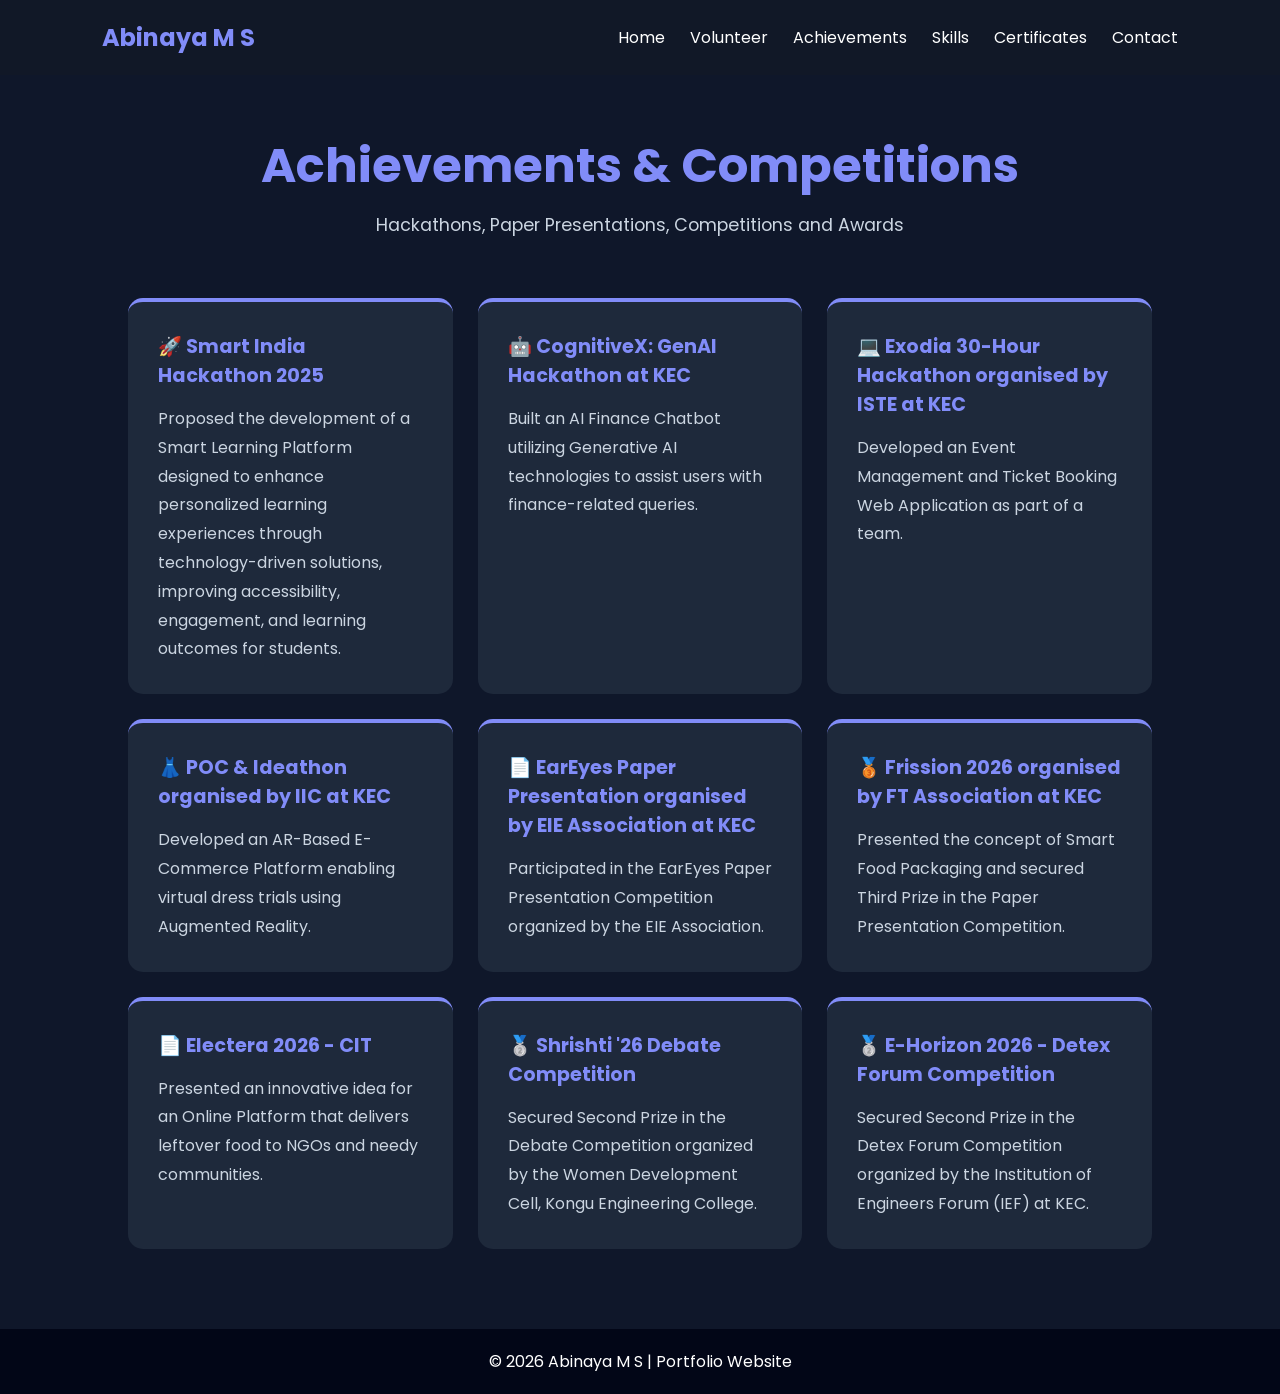
==== achievements.html @ 5cab2d7a "Initial portfolio website" ====
<!DOCTYPE html>
<html lang="en">

<head>
    <meta charset="UTF-8">
    <meta name="viewport" content="width=device-width, initial-scale=1.0">
    <title>Achievements | Abinaya M S</title>

    <link rel="stylesheet" href="css/style.css">

    <link href="https://fonts.googleapis.com/css2?family=Poppins:wght@300;400;500;600;700&display=swap"
        rel="stylesheet">
</head>

<body>

    <nav>
        <div class="logo">Abinaya M S</div>

        <ul>
            <li><a href="index.html">Home</a></li>
            <li><a href="volunteering.html">Volunteer</a></li>
            <li><a href="achievements.html">Achievements</a></li>
            <li><a href="skills.html">Skills</a></li>
            <li><a href="certificates.html">Certificates</a></li>
            <li><a href="contact.html">Contact</a></li>
        </ul>
    </nav>

    <section class="page-header">
        <h1>Achievements & Competitions</h1>
        <p>Hackathons, Paper Presentations, Competitions and Awards</p>
    </section>

    <section class="timeline-container">

        <div class="timeline-card">
            <h2>🚀 Smart India Hackathon 2025</h2>
            <p> Proposed the development of a Smart Learning Platform designed to enhance
        personalized learning experiences through technology-driven solutions,
        improving accessibility, engagement, and learning outcomes for students.</p>
        </div>

        <div class="timeline-card">
            <h2>🤖 CognitiveX: GenAI Hackathon at KEC</h2>
            <p>
                Built an AI Finance Chatbot utilizing Generative AI technologies to assist users
                with finance-related queries.
            </p>
        </div>

        <div class="timeline-card">
            <h2>💻 Exodia 30-Hour Hackathon organised by ISTE at KEC</h2>
            <p>
                Developed an Event Management and Ticket Booking Web Application as part of a team.
            </p>
        </div>

        <div class="timeline-card">
            <h2>👗 POC & Ideathon organised by IIC at KEC</h2>
            <p>
                Developed an AR-Based E-Commerce Platform enabling virtual dress trials using
                Augmented Reality.
            </p>
        </div>

        <div class="timeline-card">
            <h2>📄 EarEyes Paper Presentation organised by EIE Association at KEC</h2>
            <p>
                Participated in the EarEyes Paper Presentation Competition organized by the EIE Association.
            </p>
        </div>

        <div class="timeline-card">
            <h2>🥉 Frission 2026 organised by FT Association at KEC</h2>
            <p>
                Presented the concept of Smart Food Packaging and secured Third Prize in the
                Paper Presentation Competition.
            </p>
        </div>

        <div class="timeline-card">
            <h2>📄 Electera 2026 - CIT</h2>
            <p>
                Presented an innovative idea for an Online Platform that delivers leftover food
                to NGOs and needy communities.
            </p>
        </div>

        <div class="timeline-card">
            <h2>🥈 Shrishti '26 Debate Competition</h2>
            <p>
                Secured Second Prize in the Debate Competition organized by the Women Development Cell,
                Kongu Engineering College.
            </p>
        </div>

        <div class="timeline-card">
            <h2>🥈 E-Horizon 2026 - Detex Forum Competition</h2>
            <p>
                Secured Second Prize in the Detex Forum Competition organized by the
                Institution of Engineers Forum (IEF) at KEC.
            </p>
        </div>

    </section>

    <footer>
        <p>© 2026 Abinaya M S | Portfolio Website</p>
    </footer>

</body>

</html>
---- css/style.css ----
*{
    margin:0;
    padding:0;
    box-sizing:border-box;
    font-family:'Poppins',sans-serif;
}

body{
    background:#0f172a;
    color:white;
    overflow-x:hidden;
}

/* Navbar */

nav{
    display:flex;
    justify-content:space-between;
    align-items:center;
    padding:20px 8%;
    background:#111827;
    position:fixed;
    width:100%;
    top:0;
    left:0;
    z-index:1000;
}

.logo{
    font-size:1.5rem;
    font-weight:700;
    color:#818cf8;
}

nav ul{
    display:flex;
    list-style:none;
    gap:25px;
}

nav ul li a{
    text-decoration:none;
    color:white;
    transition:0.3s;
}

nav ul li a:hover{
    color:#818cf8;
}

/* Hero */

.hero{
    min-height:100vh;
    display:flex;
    align-items:center;
    padding:100px 8%;
}

.hero-content{
    display:flex;
    justify-content:space-between;
    align-items:center;
    gap:50px;
    width:100%;
}

.text-section{
    flex:1;
}

.text-section h3{
    color:#818cf8;
    margin-bottom:10px;
}

.text-section h1{
    font-size:4rem;
    margin-bottom:10px;
}

.text-section h1 span{
    color:#818cf8;
}

.text-section p{
    color:#cbd5e1;
    line-height:1.8;
    margin:20px 0;
}

.btn{
    display:inline-block;
    padding:12px 24px;
    background:#6366f1;
    color:white;
    text-decoration:none;
    border-radius:8px;
    transition:0.3s;
}

.btn:hover{
    background:#4f46e5;
}

/* Image */

.image-section{
    flex:1;
    display:flex;
    justify-content:center;
}

.image-section img{
    width:350px;
    height:350px;
    object-fit:cover;
    border-radius:50%;
    border:5px solid #6366f1;
}

/* Stats */

.stats{
    display:flex;
    gap:20px;
    margin-top:30px;
    flex-wrap:wrap;
}

.stat-box{
    background:#1e293b;
    padding:20px;
    border-radius:12px;
    text-align:center;
    min-width:150px;
}

.stat-box h2{
    color:#818cf8;
}

.stat-box p{
    margin-top:5px;
}

/* About */

.about{
    padding:80px 10%;
    background:#111827;
}

.section-title{
    text-align:center;
    margin-bottom:40px;
    color:#818cf8;
    font-size:2rem;
}

.about-content{
    max-width:900px;
    margin:auto;
    text-align:center;
    line-height:1.9;
    color:#d1d5db;
}

/* Footer */

footer{
    background:#020617;
    text-align:center;
    padding:20px;
}

/* Responsive */

@media(max-width:900px){

    nav{
        flex-direction:column;
        gap:15px;
    }

    nav ul{
        flex-wrap:wrap;
        justify-content:center;
    }

    .hero-content{
        flex-direction:column-reverse;
        text-align:center;
    }

    .text-section h1{
        font-size:2.7rem;
    }

    .image-section img{
        width:250px;
        height:250px;
    }

    .stats{
        justify-content:center;
    }
}
/* Volunteer Page */

.page-header{
    padding:140px 10% 60px;
    text-align:center;
}

.page-header h1{
    font-size:3rem;
    color:#818cf8;
    margin-bottom:15px;
}

.page-header p{
    color:#cbd5e1;
    font-size:1.1rem;
}

.volunteer-container{
    padding:20px 10% 80px;
    display:grid;
    grid-template-columns:repeat(auto-fit,minmax(320px,1fr));
    gap:25px;
}

.volunteer-card{
    background:#1e293b;
    padding:30px;
    border-radius:15px;
    transition:0.3s;
    border-left:5px solid #6366f1;
}

.volunteer-card:hover{
    transform:translateY(-8px);
}

.volunteer-card h2{
    color:#818cf8;
    margin-bottom:10px;
}

.volunteer-card h3{
    margin-bottom:15px;
}

.volunteer-card ul{
    margin-left:20px;
    margin-bottom:15px;
}

.volunteer-card li{
    margin-bottom:8px;
    color:#d1d5db;
}

.volunteer-card p{
    color:#cbd5e1;
    line-height:1.7;
}
/* Achievements Page */

.timeline-container{
    padding:20px 10% 80px;
    display:grid;
    grid-template-columns:repeat(auto-fit,minmax(320px,1fr));
    gap:25px;
}

.timeline-card{
    background:#1e293b;
    padding:30px;
    border-radius:15px;
    transition:0.3s;
    border-top:4px solid #818cf8;
}

.timeline-card:hover{
    transform:translateY(-8px);
}

.timeline-card h2{
    color:#818cf8;
    margin-bottom:15px;
    font-size:1.2rem;
}

.timeline-card p{
    color:#cbd5e1;
    line-height:1.8;
}

/* Skills Page */

.skills-container{
    padding:20px 10% 80px;
    display:grid;
    grid-template-columns:repeat(auto-fit,minmax(320px,1fr));
    gap:25px;
}

.skill-card{
    background:#1e293b;
    padding:30px;
    border-radius:15px;
    transition:0.3s;
    border-left:4px solid #818cf8;
}

.skill-card:hover{
    transform:translateY(-8px);
}

.skill-card h2{
    color:#818cf8;
    margin-bottom:20px;
    font-size:1.3rem;
}

.skill-list{
    display:flex;
    flex-wrap:wrap;
    gap:10px;
}

.skill-list span{
    background:#334155;
    padding:10px 15px;
    border-radius:20px;
    font-size:0.95rem;
    transition:0.3s;
}

.skill-list span:hover{
    background:#6366f1;
}

/* ==========================
   CERTIFICATES PAGE
========================== */

.certificate-container{
    padding:0 10% 80px;
    display:grid;
    grid-template-columns:repeat(auto-fit,minmax(350px,1fr));
    gap:30px;
}

.certificate-card{
    background:#1e293b;
    border-radius:15px;
    overflow:hidden;
    transition:0.3s ease;
    box-shadow:0 4px 15px rgba(0,0,0,0.2);
}

.certificate-card:hover{
    transform:translateY(-8px);
    box-shadow:0 10px 25px rgba(99,102,241,0.3);
}

.certificate-card img{
    width:100%;
    height:250px;
    object-fit:cover;
    background:#334155;
}

.certificate-card h3{
    color:#818cf8;
    padding:20px 20px 10px;
    font-size:1.2rem;
}

.certificate-card p{
    color:#cbd5e1;
    padding:0 20px 20px;
    line-height:1.7;
    font-size:0.95rem;
}
.page-header{
    padding-top:140px;
}

/* Responsive */

@media(max-width:768px){

    .certificate-container{
        grid-template-columns:1fr;
        padding:20px 5% 60px;
    }

    .certificate-card img{
        height:220px;
    }
}
/* ==========================
   CONTACT PAGE
========================== */

.contact-container{
    padding:20px 10% 80px;
    display:flex;
    justify-content:center;
}

.contact-card{
    width:100%;
    max-width:800px;
    background:#1e293b;
    padding:40px;
    border-radius:20px;
    box-shadow:0 5px 20px rgba(0,0,0,0.2);
}

.contact-card h2{
    text-align:center;
    color:#818cf8;
    margin-bottom:30px;
}

.contact-info{
    display:flex;
    flex-direction:column;
    gap:25px;
}

.contact-item{
    background:#334155;
    padding:20px;
    border-radius:12px;
    transition:0.3s;
}

.contact-item:hover{
    transform:translateX(8px);
}

.contact-item h3{
    color:#818cf8;
    margin-bottom:10px;
}

.contact-item a{
    color:#cbd5e1;
    text-decoration:none;
    word-break:break-all;
}

.contact-item a:hover{
    color:#ffffff;
}

.contact-item p{
    color:#cbd5e1;
}
.page-header{
    padding:130px 10% 40px;
    text-align:center;
}

.page-header h1{
    color:#818cf8;
    font-size:3rem;
    margin-bottom:10px;
}

.page-header p{
    color:#cbd5e1;
}
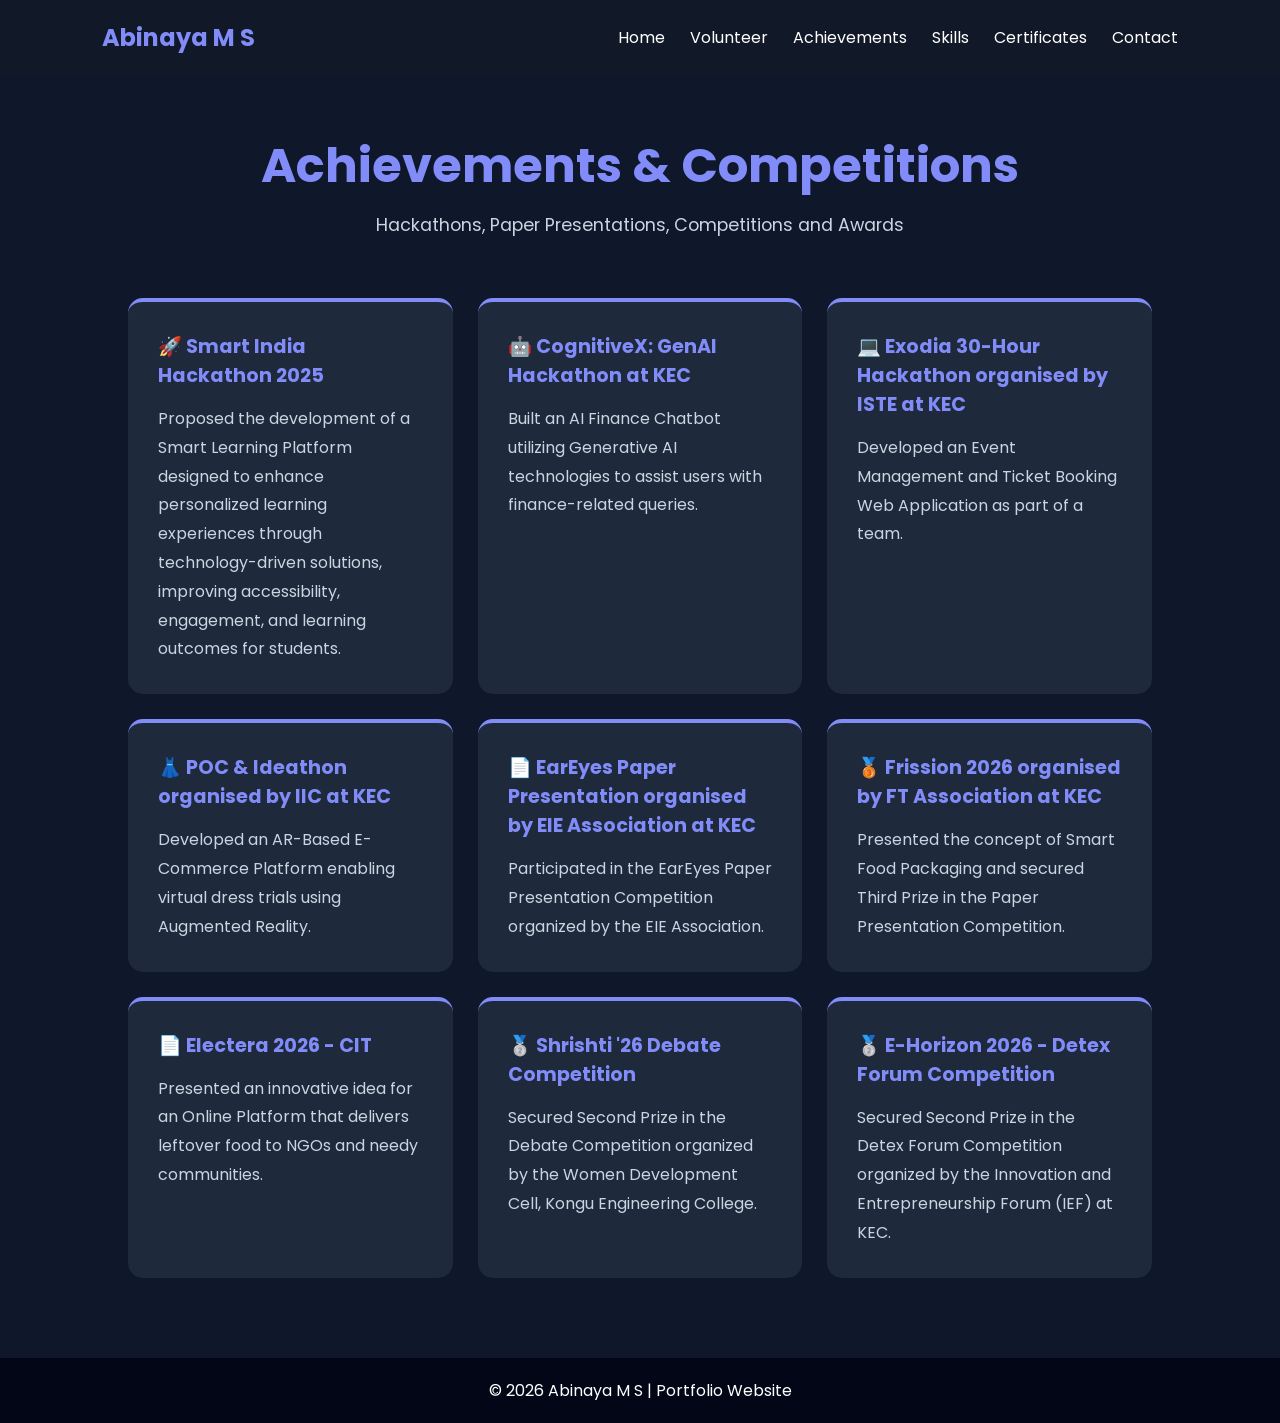
==== commit 7aa51788: "Fixed spelling errors" ====
--- a/achievements.html
+++ b/achievements.html
@@ -99,7 +99,7 @@
             <h2>🥈 E-Horizon 2026 - Detex Forum Competition</h2>
             <p>
                 Secured Second Prize in the Detex Forum Competition organized by the
-                Institution of Engineers Forum (IEF) at KEC.
+                Innovation and Entrepreneurship Forum (IEF) at KEC.
             </p>
         </div>
 
